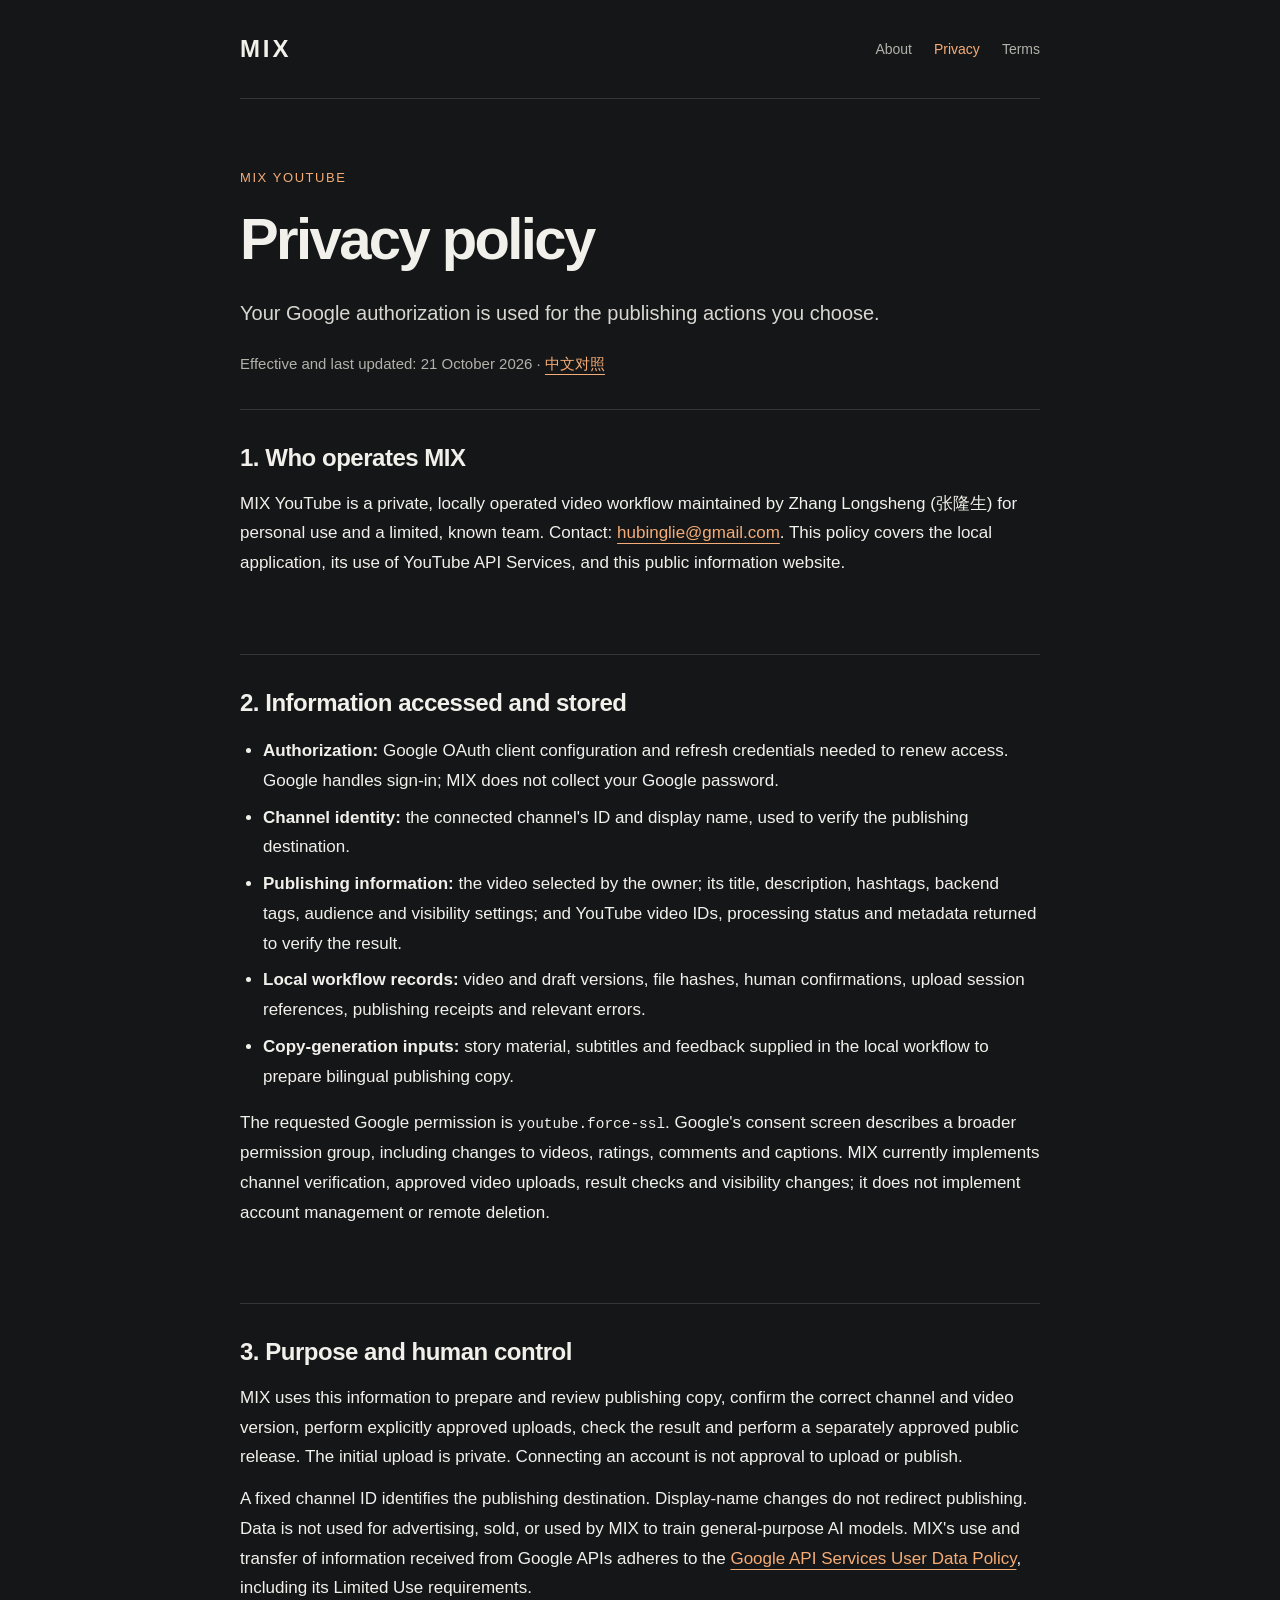
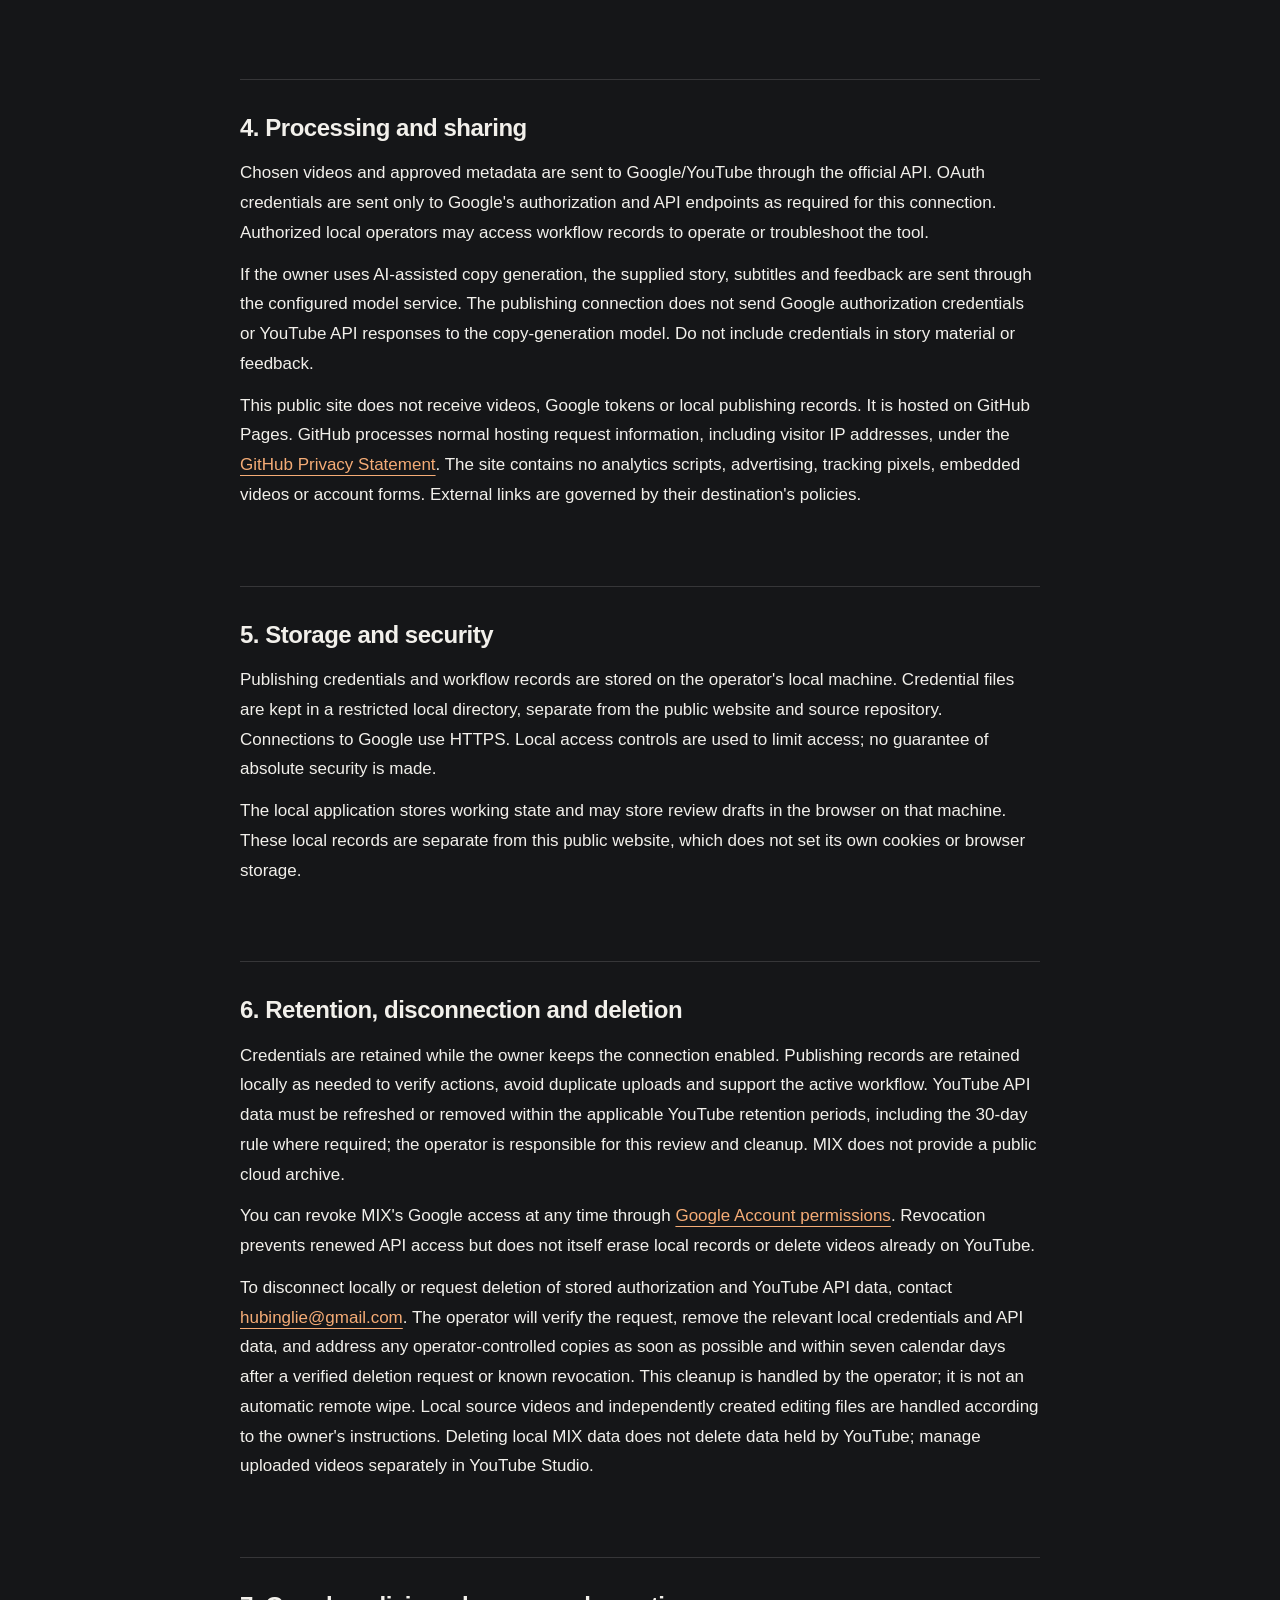
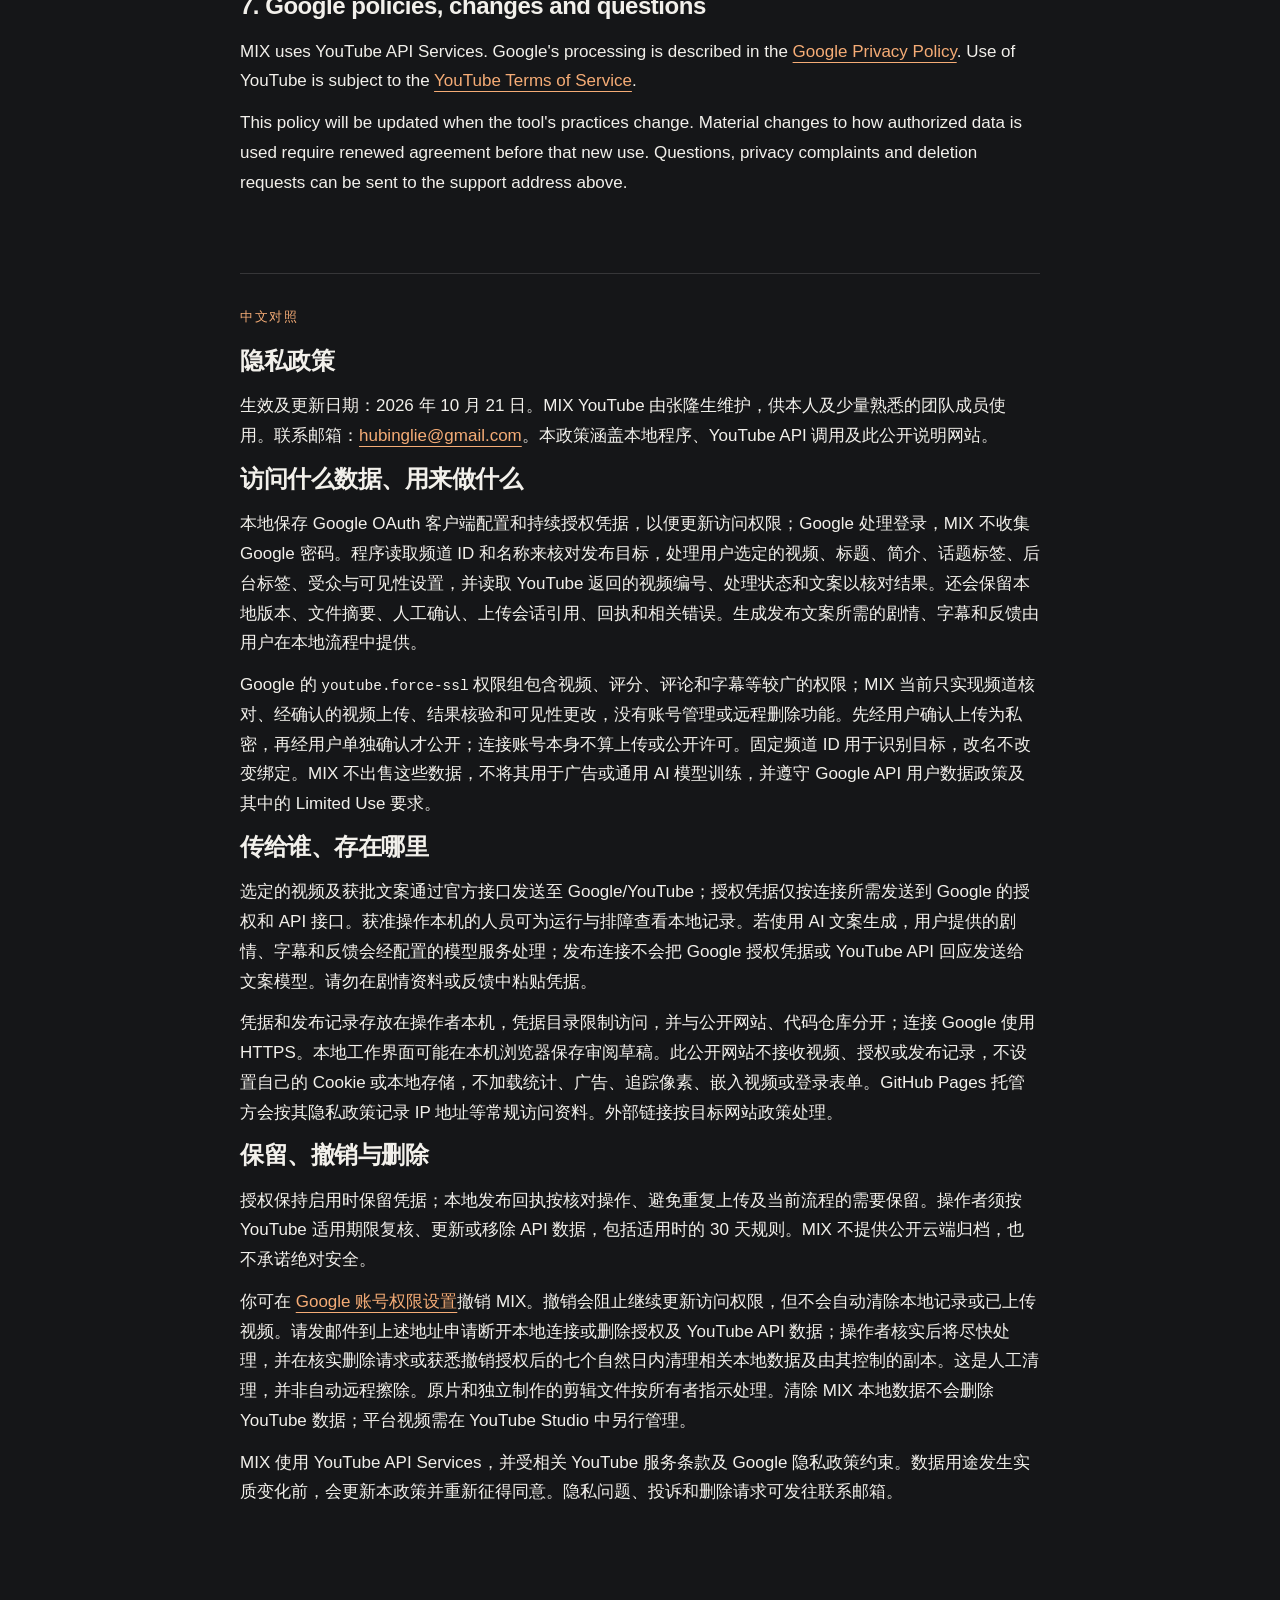
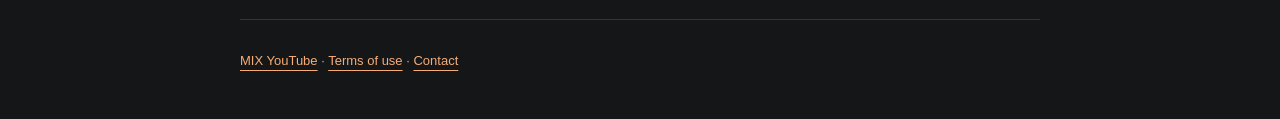
==== privacy.html @ 02cbbd02 "Publish MIX YouTube information, privacy policy and terms" ====
<!doctype html>
<html lang="en"><head><meta charset="utf-8"><meta name="viewport" content="width=device-width,initial-scale=1"><meta name="description" content="Privacy policy for MIX YouTube: Google authorization, local publishing data, user control, retention and deletion."><title>Privacy policy · MIX YouTube</title><link rel="stylesheet" href="site.css"></head>
<body><header><a class="brand" href="./" aria-label="MIX home">MIX</a><nav aria-label="Main navigation"><a href="./">About</a><a href="privacy.html" aria-current="page">Privacy</a><a href="terms.html">Terms</a></nav></header>
<main><p class="eyebrow">MIX YouTube</p><h1>Privacy policy</h1><p class="lead">Your Google authorization is used for the publishing actions you choose.</p><p class="meta">Effective and last updated: 21 October 2026 · <a href="#chinese">中文对照</a></p>
<section><h2>1. Who operates MIX</h2><p>MIX YouTube is a private, locally operated video workflow maintained by Zhang Longsheng (张隆生) for personal use and a limited, known team. Contact: <a href="mailto:hubinglie@gmail.com">hubinglie@gmail.com</a>. This policy covers the local application, its use of YouTube API Services, and this public information website.</p></section>
<section><h2>2. Information accessed and stored</h2><ul><li><strong>Authorization:</strong> Google OAuth client configuration and refresh credentials needed to renew access. Google handles sign-in; MIX does not collect your Google password.</li><li><strong>Channel identity:</strong> the connected channel's ID and display name, used to verify the publishing destination.</li><li><strong>Publishing information:</strong> the video selected by the owner; its title, description, hashtags, backend tags, audience and visibility settings; and YouTube video IDs, processing status and metadata returned to verify the result.</li><li><strong>Local workflow records:</strong> video and draft versions, file hashes, human confirmations, upload session references, publishing receipts and relevant errors.</li><li><strong>Copy-generation inputs:</strong> story material, subtitles and feedback supplied in the local workflow to prepare bilingual publishing copy.</li></ul><p>The requested Google permission is <code>youtube.force-ssl</code>. Google's consent screen describes a broader permission group, including changes to videos, ratings, comments and captions. MIX currently implements channel verification, approved video uploads, result checks and visibility changes; it does not implement account management or remote deletion.</p></section>
<section><h2>3. Purpose and human control</h2><p>MIX uses this information to prepare and review publishing copy, confirm the correct channel and video version, perform explicitly approved uploads, check the result and perform a separately approved public release. The initial upload is private. Connecting an account is not approval to upload or publish.</p><p>A fixed channel ID identifies the publishing destination. Display-name changes do not redirect publishing. Data is not used for advertising, sold, or used by MIX to train general-purpose AI models. MIX's use and transfer of information received from Google APIs adheres to the <a href="https://developers.google.com/terms/api-services-user-data-policy">Google API Services User Data Policy</a>, including its Limited Use requirements.</p></section>
<section><h2>4. Processing and sharing</h2><p>Chosen videos and approved metadata are sent to Google/YouTube through the official API. OAuth credentials are sent only to Google's authorization and API endpoints as required for this connection. Authorized local operators may access workflow records to operate or troubleshoot the tool.</p><p>If the owner uses AI-assisted copy generation, the supplied story, subtitles and feedback are sent through the configured model service. The publishing connection does not send Google authorization credentials or YouTube API responses to the copy-generation model. Do not include credentials in story material or feedback.</p><p>This public site does not receive videos, Google tokens or local publishing records. It is hosted on GitHub Pages. GitHub processes normal hosting request information, including visitor IP addresses, under the <a href="https://docs.github.com/en/site-policy/privacy-policies/github-general-privacy-statement">GitHub Privacy Statement</a>. The site contains no analytics scripts, advertising, tracking pixels, embedded videos or account forms. External links are governed by their destination's policies.</p></section>
<section><h2>5. Storage and security</h2><p>Publishing credentials and workflow records are stored on the operator's local machine. Credential files are kept in a restricted local directory, separate from the public website and source repository. Connections to Google use HTTPS. Local access controls are used to limit access; no guarantee of absolute security is made.</p><p>The local application stores working state and may store review drafts in the browser on that machine. These local records are separate from this public website, which does not set its own cookies or browser storage.</p></section>
<section><h2>6. Retention, disconnection and deletion</h2><p>Credentials are retained while the owner keeps the connection enabled. Publishing records are retained locally as needed to verify actions, avoid duplicate uploads and support the active workflow. YouTube API data must be refreshed or removed within the applicable YouTube retention periods, including the 30-day rule where required; the operator is responsible for this review and cleanup. MIX does not provide a public cloud archive.</p><p>You can revoke MIX's Google access at any time through <a href="https://security.google.com/settings/security/permissions">Google Account permissions</a>. Revocation prevents renewed API access but does not itself erase local records or delete videos already on YouTube.</p><p>To disconnect locally or request deletion of stored authorization and YouTube API data, contact <a href="mailto:hubinglie@gmail.com?subject=MIX%20data%20deletion%20request">hubinglie@gmail.com</a>. The operator will verify the request, remove the relevant local credentials and API data, and address any operator-controlled copies as soon as possible and within seven calendar days after a verified deletion request or known revocation. This cleanup is handled by the operator; it is not an automatic remote wipe. Local source videos and independently created editing files are handled according to the owner's instructions. Deleting local MIX data does not delete data held by YouTube; manage uploaded videos separately in YouTube Studio.</p></section>
<section><h2>7. Google policies, changes and questions</h2><p>MIX uses YouTube API Services. Google's processing is described in the <a href="https://policies.google.com/privacy">Google Privacy Policy</a>. Use of YouTube is subject to the <a href="https://www.youtube.com/t/terms">YouTube Terms of Service</a>.</p><p>This policy will be updated when the tool's practices change. Material changes to how authorized data is used require renewed agreement before that new use. Questions, privacy complaints and deletion requests can be sent to the support address above.</p></section>
<section id="chinese" lang="zh-CN"><p class="eyebrow">中文对照</p><h2>隐私政策</h2><p>生效及更新日期：2026 年 10 月 21 日。MIX YouTube 由张隆生维护，供本人及少量熟悉的团队成员使用。联系邮箱：<a href="mailto:hubinglie@gmail.com">hubinglie@gmail.com</a>。本政策涵盖本地程序、YouTube API 调用及此公开说明网站。</p><h2>访问什么数据、用来做什么</h2><p>本地保存 Google OAuth 客户端配置和持续授权凭据，以便更新访问权限；Google 处理登录，MIX 不收集 Google 密码。程序读取频道 ID 和名称来核对发布目标，处理用户选定的视频、标题、简介、话题标签、后台标签、受众与可见性设置，并读取 YouTube 返回的视频编号、处理状态和文案以核对结果。还会保留本地版本、文件摘要、人工确认、上传会话引用、回执和相关错误。生成发布文案所需的剧情、字幕和反馈由用户在本地流程中提供。</p><p>Google 的 <code>youtube.force-ssl</code> 权限组包含视频、评分、评论和字幕等较广的权限；MIX 当前只实现频道核对、经确认的视频上传、结果核验和可见性更改，没有账号管理或远程删除功能。先经用户确认上传为私密，再经用户单独确认才公开；连接账号本身不算上传或公开许可。固定频道 ID 用于识别目标，改名不改变绑定。MIX 不出售这些数据，不将其用于广告或通用 AI 模型训练，并遵守 Google API 用户数据政策及其中的 Limited Use 要求。</p><h2>传给谁、存在哪里</h2><p>选定的视频及获批文案通过官方接口发送至 Google/YouTube；授权凭据仅按连接所需发送到 Google 的授权和 API 接口。获准操作本机的人员可为运行与排障查看本地记录。若使用 AI 文案生成，用户提供的剧情、字幕和反馈会经配置的模型服务处理；发布连接不会把 Google 授权凭据或 YouTube API 回应发送给文案模型。请勿在剧情资料或反馈中粘贴凭据。</p><p>凭据和发布记录存放在操作者本机，凭据目录限制访问，并与公开网站、代码仓库分开；连接 Google 使用 HTTPS。本地工作界面可能在本机浏览器保存审阅草稿。此公开网站不接收视频、授权或发布记录，不设置自己的 Cookie 或本地存储，不加载统计、广告、追踪像素、嵌入视频或登录表单。GitHub Pages 托管方会按其隐私政策记录 IP 地址等常规访问资料。外部链接按目标网站政策处理。</p><h2>保留、撤销与删除</h2><p>授权保持启用时保留凭据；本地发布回执按核对操作、避免重复上传及当前流程的需要保留。操作者须按 YouTube 适用期限复核、更新或移除 API 数据，包括适用时的 30 天规则。MIX 不提供公开云端归档，也不承诺绝对安全。</p><p>你可在 <a href="https://security.google.com/settings/security/permissions">Google 账号权限设置</a>撤销 MIX。撤销会阻止继续更新访问权限，但不会自动清除本地记录或已上传视频。请发邮件到上述地址申请断开本地连接或删除授权及 YouTube API 数据；操作者核实后将尽快处理，并在核实删除请求或获悉撤销授权后的七个自然日内清理相关本地数据及由其控制的副本。这是人工清理，并非自动远程擦除。原片和独立制作的剪辑文件按所有者指示处理。清除 MIX 本地数据不会删除 YouTube 数据；平台视频需在 YouTube Studio 中另行管理。</p><p>MIX 使用 YouTube API Services，并受相关 YouTube 服务条款及 Google 隐私政策约束。数据用途发生实质变化前，会更新本政策并重新征得同意。隐私问题、投诉和删除请求可发往联系邮箱。</p></section>
</main><footer><p><a href="./">MIX YouTube</a> · <a href="terms.html">Terms of use</a> · <a href="mailto:hubinglie@gmail.com">Contact</a></p></footer></body></html>
---- site.css ----
:root{color-scheme:dark;--bg:#151618;--ink:#f2f0eb;--muted:#b2b1aa;--line:#363638;--accent:#f5ac76}*{box-sizing:border-box}html{scroll-behavior:smooth}body{margin:0;background:var(--bg);color:var(--ink);font:17px/1.75 -apple-system,BlinkMacSystemFont,"Segoe UI",sans-serif}header,main,footer{width:min(800px,calc(100% - 48px));margin:auto}header{display:flex;align-items:center;justify-content:space-between;gap:24px;padding:28px 0;border-bottom:1px solid var(--line)}.brand{color:var(--ink);font-weight:800;font-size:24px;letter-spacing:.12em;text-decoration:none}nav{display:flex;gap:22px;flex-wrap:wrap;font-size:14px}a{color:var(--accent);text-underline-offset:5px}a:hover{color:var(--ink)}a:focus-visible,summary:focus-visible{outline:2px solid var(--accent);outline-offset:5px}nav a{color:var(--muted);text-decoration:none}nav a[aria-current=page]{color:var(--accent)}main{padding:68px 0}.eyebrow{margin:0 0 16px;color:var(--accent);font-size:13px;letter-spacing:.12em;text-transform:uppercase}h1{font-size:clamp(34px,6vw,58px);line-height:1.14;letter-spacing:-.045em;max-width:750px;margin:0 0 24px}h2{font-size:24px;line-height:1.35;margin:0 0 14px;letter-spacing:-.02em}p{margin:12px 0}.lead{font-size:20px;color:#d8d7d1;max-width:680px}.meta,.zh{color:var(--muted);font-size:15px}.meta{margin:20px 0 0}section{padding:32px 0;border-top:1px solid var(--line);margin-top:32px}.intro{margin-bottom:52px}.steps{padding-left:23px}.steps li{padding:7px 0}details{padding:24px 0;border-top:1px solid var(--line);margin-top:24px}summary{cursor:pointer;color:var(--accent);font-size:16px}details h2{font-size:21px;margin-top:28px}.note{border-left:2px solid var(--accent);padding-left:20px;margin:28px 0}.links{display:flex;gap:24px;flex-wrap:wrap;margin:30px 0}footer{border-top:1px solid var(--line);padding:24px 0 40px;color:var(--muted);font-size:13px}footer p{margin:6px 0}code{font-size:.85em;overflow-wrap:anywhere}ul{padding-left:23px}li+li{margin-top:7px}@media(max-width:560px){body{font-size:16px}header,main,footer{width:calc(100% - 36px)}header{align-items:flex-start;gap:18px}nav{gap:12px;font-size:13px;justify-content:flex-end}main{padding:44px 0}h1{font-size:38px}.lead{font-size:18px}section{padding:26px 0;margin-top:26px}}@media(prefers-reduced-motion:reduce){html{scroll-behavior:auto}}
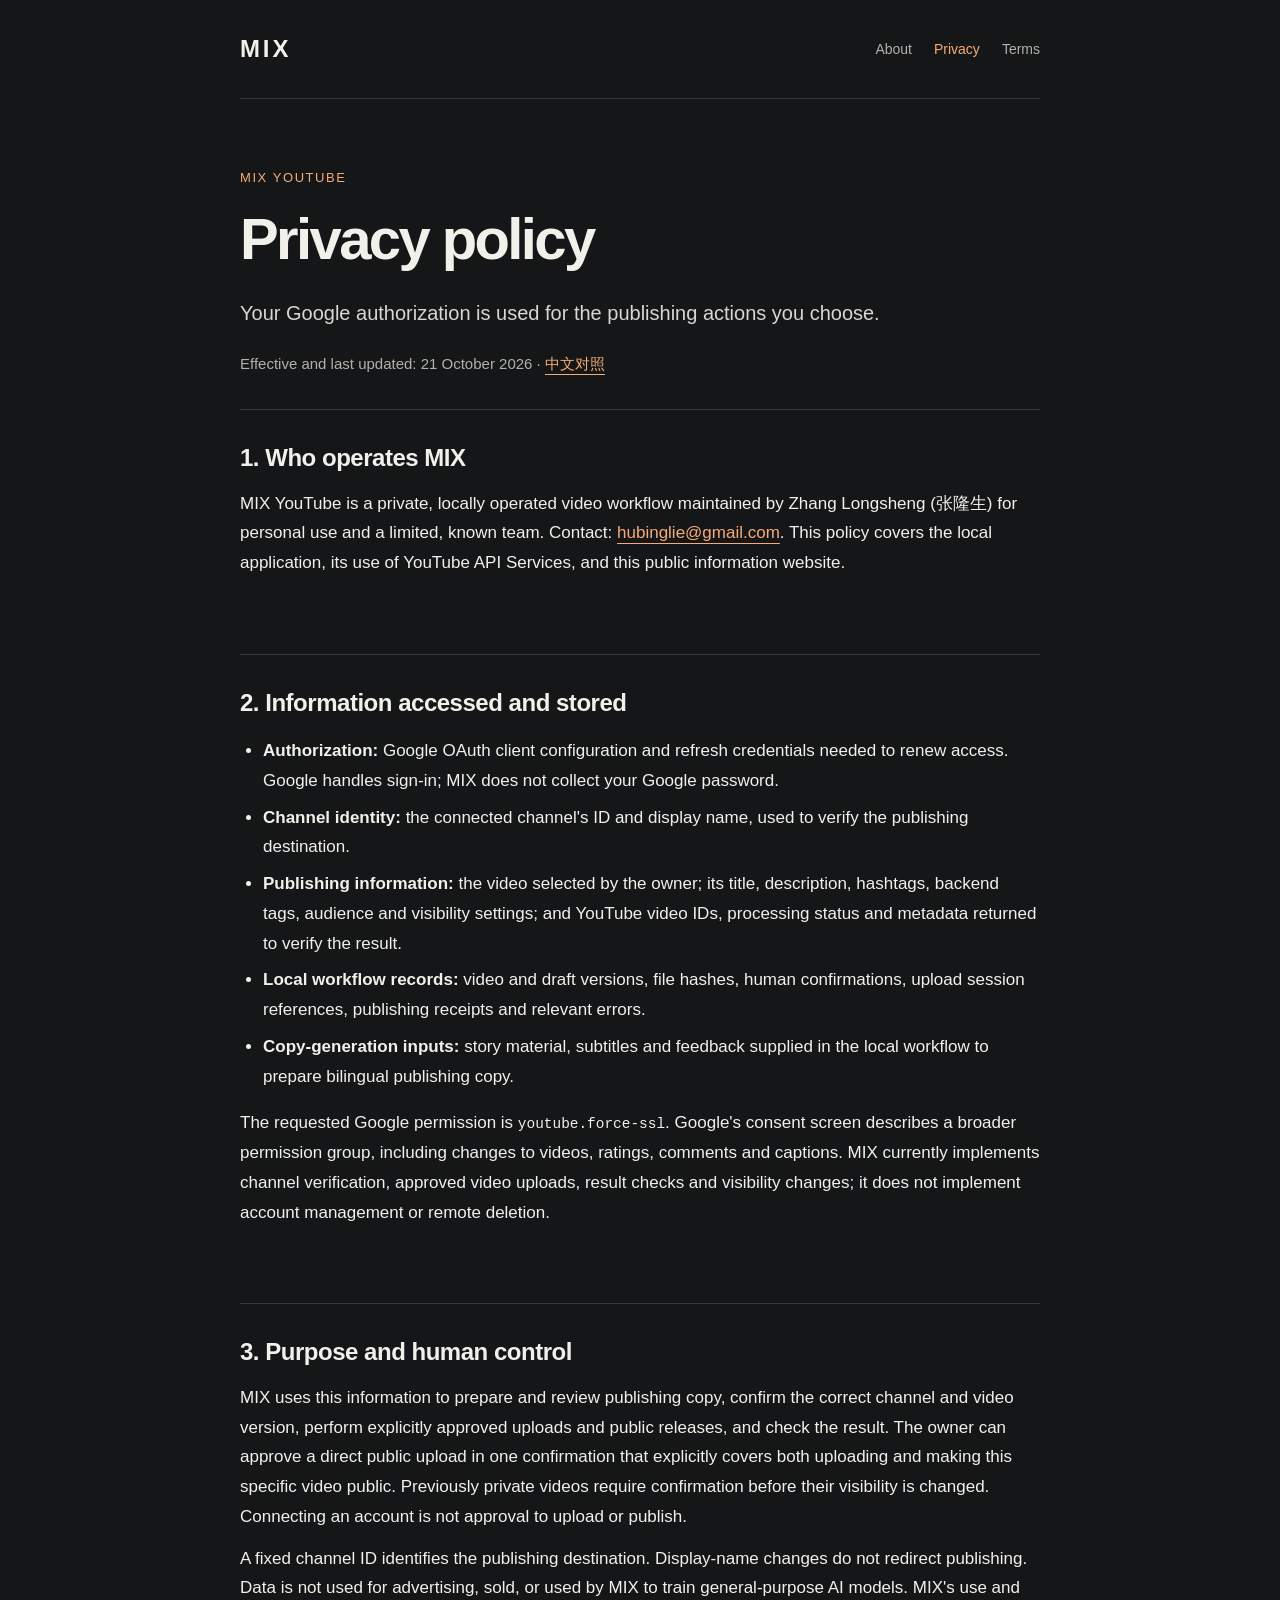
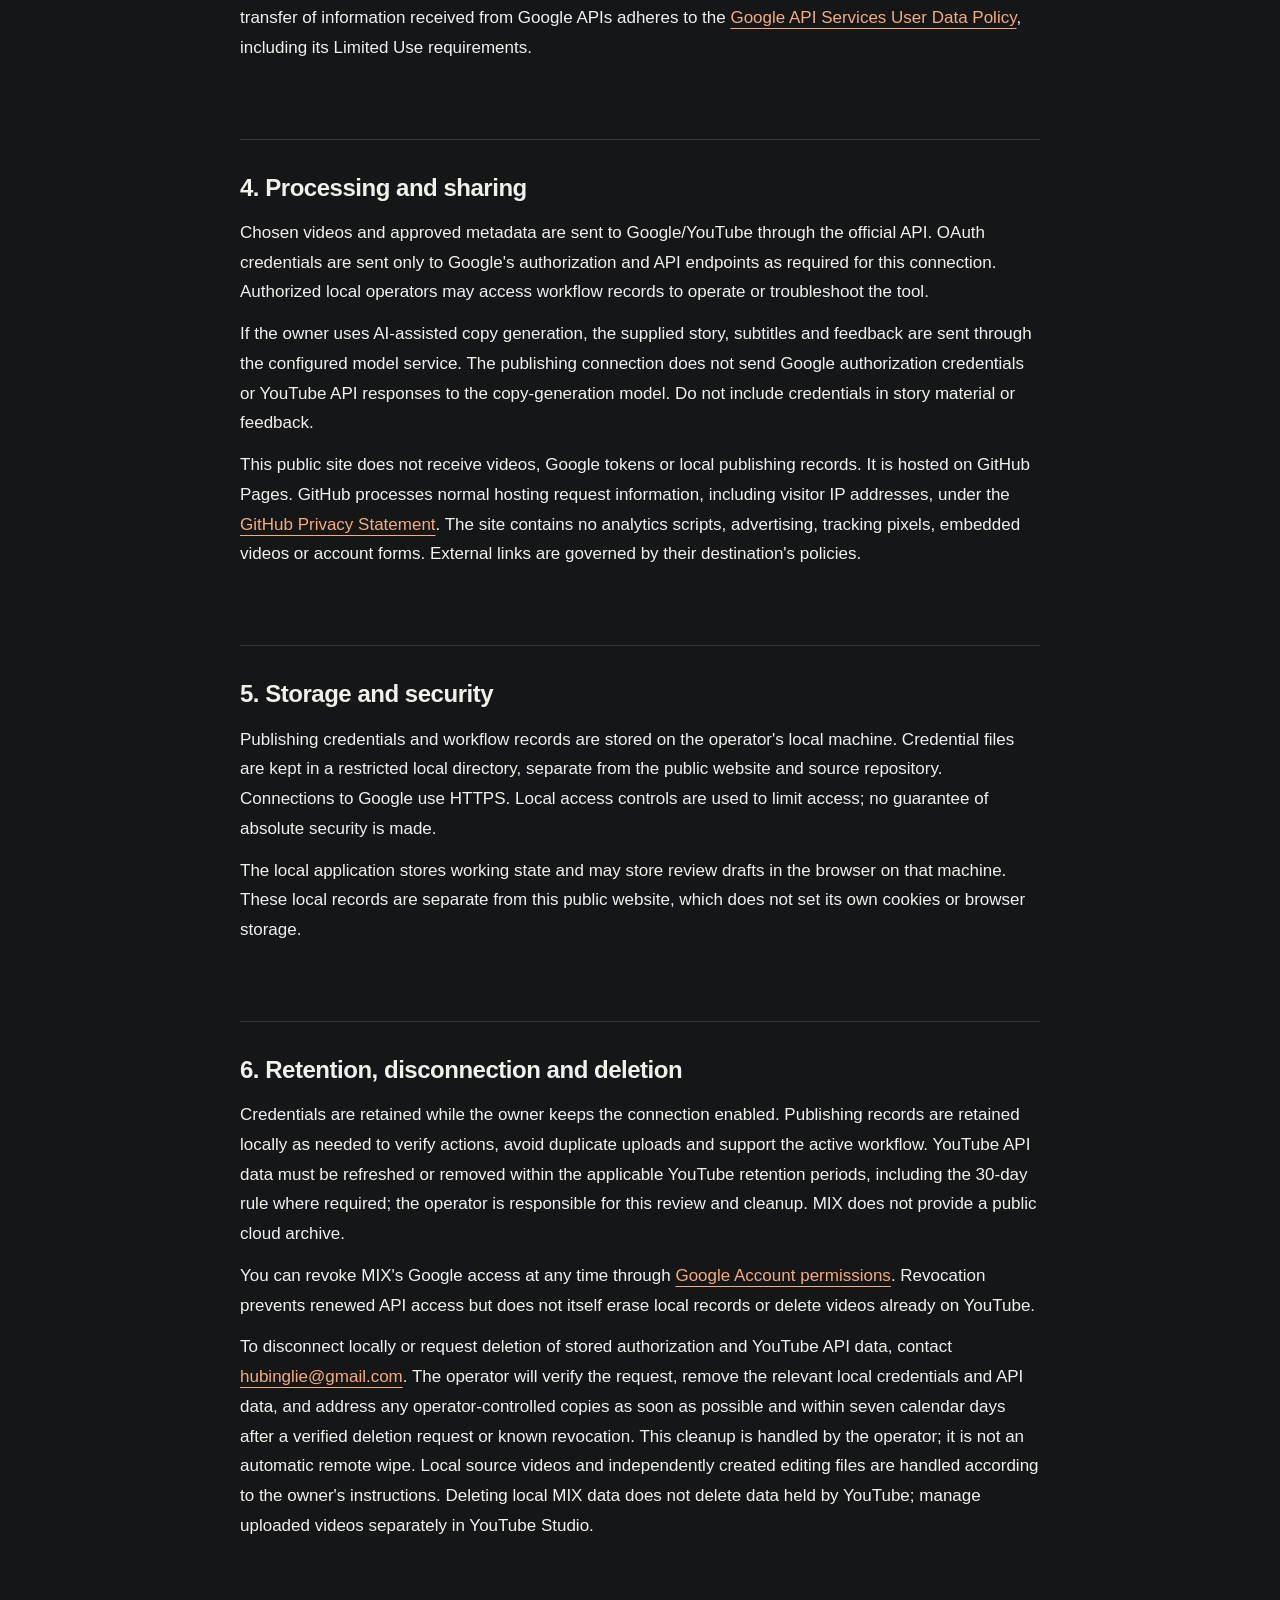
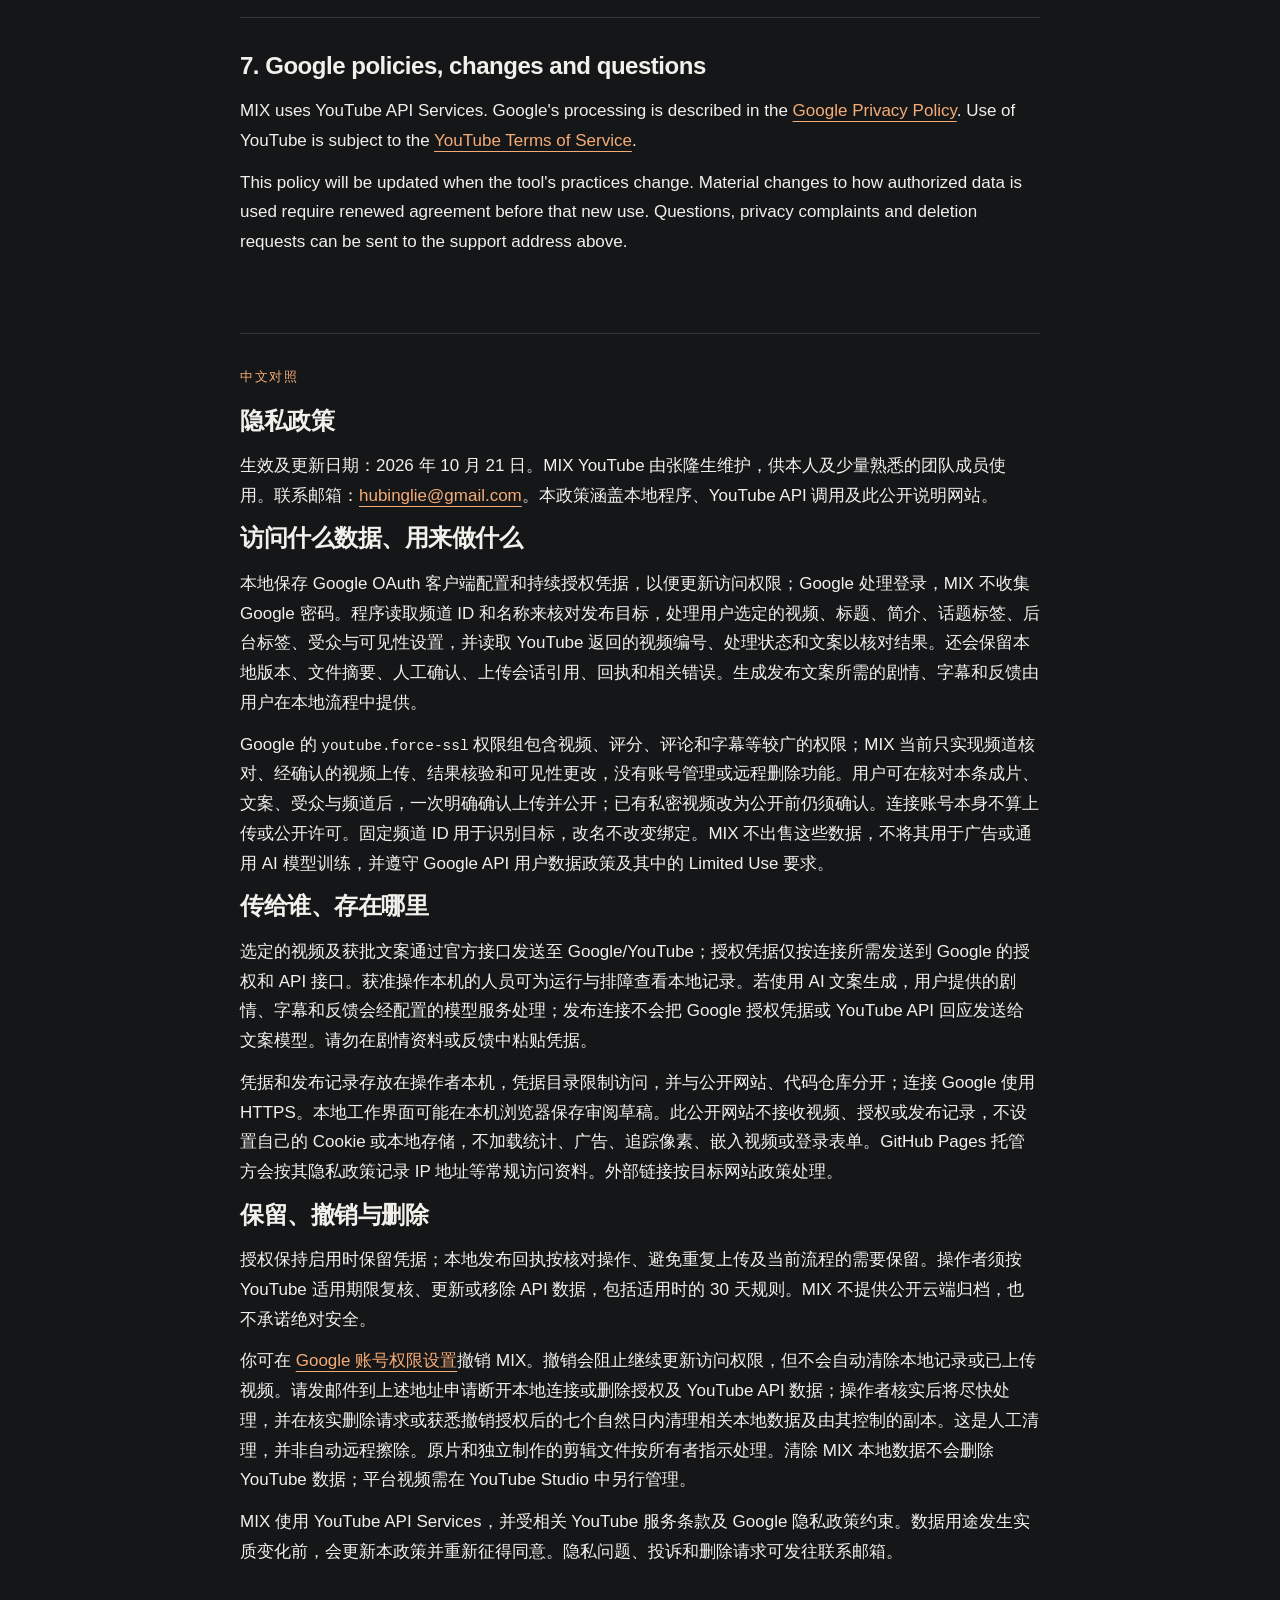
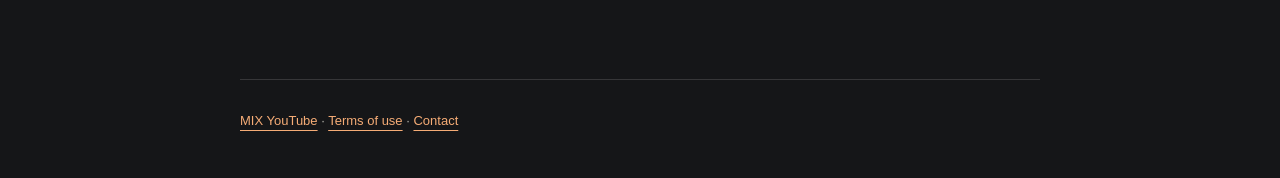
==== commit 3e387c90: "Describe explicit approval for direct public video uploads" ====
--- a/privacy.html
+++ b/privacy.html
@@ -4,10 +4,10 @@
 <main><p class="eyebrow">MIX YouTube</p><h1>Privacy policy</h1><p class="lead">Your Google authorization is used for the publishing actions you choose.</p><p class="meta">Effective and last updated: 21 October 2026 · <a href="#chinese">中文对照</a></p>
 <section><h2>1. Who operates MIX</h2><p>MIX YouTube is a private, locally operated video workflow maintained by Zhang Longsheng (张隆生) for personal use and a limited, known team. Contact: <a href="mailto:hubinglie@gmail.com">hubinglie@gmail.com</a>. This policy covers the local application, its use of YouTube API Services, and this public information website.</p></section>
 <section><h2>2. Information accessed and stored</h2><ul><li><strong>Authorization:</strong> Google OAuth client configuration and refresh credentials needed to renew access. Google handles sign-in; MIX does not collect your Google password.</li><li><strong>Channel identity:</strong> the connected channel's ID and display name, used to verify the publishing destination.</li><li><strong>Publishing information:</strong> the video selected by the owner; its title, description, hashtags, backend tags, audience and visibility settings; and YouTube video IDs, processing status and metadata returned to verify the result.</li><li><strong>Local workflow records:</strong> video and draft versions, file hashes, human confirmations, upload session references, publishing receipts and relevant errors.</li><li><strong>Copy-generation inputs:</strong> story material, subtitles and feedback supplied in the local workflow to prepare bilingual publishing copy.</li></ul><p>The requested Google permission is <code>youtube.force-ssl</code>. Google's consent screen describes a broader permission group, including changes to videos, ratings, comments and captions. MIX currently implements channel verification, approved video uploads, result checks and visibility changes; it does not implement account management or remote deletion.</p></section>
-<section><h2>3. Purpose and human control</h2><p>MIX uses this information to prepare and review publishing copy, confirm the correct channel and video version, perform explicitly approved uploads, check the result and perform a separately approved public release. The initial upload is private. Connecting an account is not approval to upload or publish.</p><p>A fixed channel ID identifies the publishing destination. Display-name changes do not redirect publishing. Data is not used for advertising, sold, or used by MIX to train general-purpose AI models. MIX's use and transfer of information received from Google APIs adheres to the <a href="https://developers.google.com/terms/api-services-user-data-policy">Google API Services User Data Policy</a>, including its Limited Use requirements.</p></section>
+<section><h2>3. Purpose and human control</h2><p>MIX uses this information to prepare and review publishing copy, confirm the correct channel and video version, perform explicitly approved uploads and public releases, and check the result. The owner can approve a direct public upload in one confirmation that explicitly covers both uploading and making this specific video public. Previously private videos require confirmation before their visibility is changed. Connecting an account is not approval to upload or publish.</p><p>A fixed channel ID identifies the publishing destination. Display-name changes do not redirect publishing. Data is not used for advertising, sold, or used by MIX to train general-purpose AI models. MIX's use and transfer of information received from Google APIs adheres to the <a href="https://developers.google.com/terms/api-services-user-data-policy">Google API Services User Data Policy</a>, including its Limited Use requirements.</p></section>
 <section><h2>4. Processing and sharing</h2><p>Chosen videos and approved metadata are sent to Google/YouTube through the official API. OAuth credentials are sent only to Google's authorization and API endpoints as required for this connection. Authorized local operators may access workflow records to operate or troubleshoot the tool.</p><p>If the owner uses AI-assisted copy generation, the supplied story, subtitles and feedback are sent through the configured model service. The publishing connection does not send Google authorization credentials or YouTube API responses to the copy-generation model. Do not include credentials in story material or feedback.</p><p>This public site does not receive videos, Google tokens or local publishing records. It is hosted on GitHub Pages. GitHub processes normal hosting request information, including visitor IP addresses, under the <a href="https://docs.github.com/en/site-policy/privacy-policies/github-general-privacy-statement">GitHub Privacy Statement</a>. The site contains no analytics scripts, advertising, tracking pixels, embedded videos or account forms. External links are governed by their destination's policies.</p></section>
 <section><h2>5. Storage and security</h2><p>Publishing credentials and workflow records are stored on the operator's local machine. Credential files are kept in a restricted local directory, separate from the public website and source repository. Connections to Google use HTTPS. Local access controls are used to limit access; no guarantee of absolute security is made.</p><p>The local application stores working state and may store review drafts in the browser on that machine. These local records are separate from this public website, which does not set its own cookies or browser storage.</p></section>
 <section><h2>6. Retention, disconnection and deletion</h2><p>Credentials are retained while the owner keeps the connection enabled. Publishing records are retained locally as needed to verify actions, avoid duplicate uploads and support the active workflow. YouTube API data must be refreshed or removed within the applicable YouTube retention periods, including the 30-day rule where required; the operator is responsible for this review and cleanup. MIX does not provide a public cloud archive.</p><p>You can revoke MIX's Google access at any time through <a href="https://security.google.com/settings/security/permissions">Google Account permissions</a>. Revocation prevents renewed API access but does not itself erase local records or delete videos already on YouTube.</p><p>To disconnect locally or request deletion of stored authorization and YouTube API data, contact <a href="mailto:hubinglie@gmail.com?subject=MIX%20data%20deletion%20request">hubinglie@gmail.com</a>. The operator will verify the request, remove the relevant local credentials and API data, and address any operator-controlled copies as soon as possible and within seven calendar days after a verified deletion request or known revocation. This cleanup is handled by the operator; it is not an automatic remote wipe. Local source videos and independently created editing files are handled according to the owner's instructions. Deleting local MIX data does not delete data held by YouTube; manage uploaded videos separately in YouTube Studio.</p></section>
 <section><h2>7. Google policies, changes and questions</h2><p>MIX uses YouTube API Services. Google's processing is described in the <a href="https://policies.google.com/privacy">Google Privacy Policy</a>. Use of YouTube is subject to the <a href="https://www.youtube.com/t/terms">YouTube Terms of Service</a>.</p><p>This policy will be updated when the tool's practices change. Material changes to how authorized data is used require renewed agreement before that new use. Questions, privacy complaints and deletion requests can be sent to the support address above.</p></section>
-<section id="chinese" lang="zh-CN"><p class="eyebrow">中文对照</p><h2>隐私政策</h2><p>生效及更新日期：2026 年 10 月 21 日。MIX YouTube 由张隆生维护，供本人及少量熟悉的团队成员使用。联系邮箱：<a href="mailto:hubinglie@gmail.com">hubinglie@gmail.com</a>。本政策涵盖本地程序、YouTube API 调用及此公开说明网站。</p><h2>访问什么数据、用来做什么</h2><p>本地保存 Google OAuth 客户端配置和持续授权凭据，以便更新访问权限；Google 处理登录，MIX 不收集 Google 密码。程序读取频道 ID 和名称来核对发布目标，处理用户选定的视频、标题、简介、话题标签、后台标签、受众与可见性设置，并读取 YouTube 返回的视频编号、处理状态和文案以核对结果。还会保留本地版本、文件摘要、人工确认、上传会话引用、回执和相关错误。生成发布文案所需的剧情、字幕和反馈由用户在本地流程中提供。</p><p>Google 的 <code>youtube.force-ssl</code> 权限组包含视频、评分、评论和字幕等较广的权限；MIX 当前只实现频道核对、经确认的视频上传、结果核验和可见性更改，没有账号管理或远程删除功能。先经用户确认上传为私密，再经用户单独确认才公开；连接账号本身不算上传或公开许可。固定频道 ID 用于识别目标，改名不改变绑定。MIX 不出售这些数据，不将其用于广告或通用 AI 模型训练，并遵守 Google API 用户数据政策及其中的 Limited Use 要求。</p><h2>传给谁、存在哪里</h2><p>选定的视频及获批文案通过官方接口发送至 Google/YouTube；授权凭据仅按连接所需发送到 Google 的授权和 API 接口。获准操作本机的人员可为运行与排障查看本地记录。若使用 AI 文案生成，用户提供的剧情、字幕和反馈会经配置的模型服务处理；发布连接不会把 Google 授权凭据或 YouTube API 回应发送给文案模型。请勿在剧情资料或反馈中粘贴凭据。</p><p>凭据和发布记录存放在操作者本机，凭据目录限制访问，并与公开网站、代码仓库分开；连接 Google 使用 HTTPS。本地工作界面可能在本机浏览器保存审阅草稿。此公开网站不接收视频、授权或发布记录，不设置自己的 Cookie 或本地存储，不加载统计、广告、追踪像素、嵌入视频或登录表单。GitHub Pages 托管方会按其隐私政策记录 IP 地址等常规访问资料。外部链接按目标网站政策处理。</p><h2>保留、撤销与删除</h2><p>授权保持启用时保留凭据；本地发布回执按核对操作、避免重复上传及当前流程的需要保留。操作者须按 YouTube 适用期限复核、更新或移除 API 数据，包括适用时的 30 天规则。MIX 不提供公开云端归档，也不承诺绝对安全。</p><p>你可在 <a href="https://security.google.com/settings/security/permissions">Google 账号权限设置</a>撤销 MIX。撤销会阻止继续更新访问权限，但不会自动清除本地记录或已上传视频。请发邮件到上述地址申请断开本地连接或删除授权及 YouTube API 数据；操作者核实后将尽快处理，并在核实删除请求或获悉撤销授权后的七个自然日内清理相关本地数据及由其控制的副本。这是人工清理，并非自动远程擦除。原片和独立制作的剪辑文件按所有者指示处理。清除 MIX 本地数据不会删除 YouTube 数据；平台视频需在 YouTube Studio 中另行管理。</p><p>MIX 使用 YouTube API Services，并受相关 YouTube 服务条款及 Google 隐私政策约束。数据用途发生实质变化前，会更新本政策并重新征得同意。隐私问题、投诉和删除请求可发往联系邮箱。</p></section>
+<section id="chinese" lang="zh-CN"><p class="eyebrow">中文对照</p><h2>隐私政策</h2><p>生效及更新日期：2026 年 10 月 21 日。MIX YouTube 由张隆生维护，供本人及少量熟悉的团队成员使用。联系邮箱：<a href="mailto:hubinglie@gmail.com">hubinglie@gmail.com</a>。本政策涵盖本地程序、YouTube API 调用及此公开说明网站。</p><h2>访问什么数据、用来做什么</h2><p>本地保存 Google OAuth 客户端配置和持续授权凭据，以便更新访问权限；Google 处理登录，MIX 不收集 Google 密码。程序读取频道 ID 和名称来核对发布目标，处理用户选定的视频、标题、简介、话题标签、后台标签、受众与可见性设置，并读取 YouTube 返回的视频编号、处理状态和文案以核对结果。还会保留本地版本、文件摘要、人工确认、上传会话引用、回执和相关错误。生成发布文案所需的剧情、字幕和反馈由用户在本地流程中提供。</p><p>Google 的 <code>youtube.force-ssl</code> 权限组包含视频、评分、评论和字幕等较广的权限；MIX 当前只实现频道核对、经确认的视频上传、结果核验和可见性更改，没有账号管理或远程删除功能。用户可在核对本条成片、文案、受众与频道后，一次明确确认上传并公开；已有私密视频改为公开前仍须确认。连接账号本身不算上传或公开许可。固定频道 ID 用于识别目标，改名不改变绑定。MIX 不出售这些数据，不将其用于广告或通用 AI 模型训练，并遵守 Google API 用户数据政策及其中的 Limited Use 要求。</p><h2>传给谁、存在哪里</h2><p>选定的视频及获批文案通过官方接口发送至 Google/YouTube；授权凭据仅按连接所需发送到 Google 的授权和 API 接口。获准操作本机的人员可为运行与排障查看本地记录。若使用 AI 文案生成，用户提供的剧情、字幕和反馈会经配置的模型服务处理；发布连接不会把 Google 授权凭据或 YouTube API 回应发送给文案模型。请勿在剧情资料或反馈中粘贴凭据。</p><p>凭据和发布记录存放在操作者本机，凭据目录限制访问，并与公开网站、代码仓库分开；连接 Google 使用 HTTPS。本地工作界面可能在本机浏览器保存审阅草稿。此公开网站不接收视频、授权或发布记录，不设置自己的 Cookie 或本地存储，不加载统计、广告、追踪像素、嵌入视频或登录表单。GitHub Pages 托管方会按其隐私政策记录 IP 地址等常规访问资料。外部链接按目标网站政策处理。</p><h2>保留、撤销与删除</h2><p>授权保持启用时保留凭据；本地发布回执按核对操作、避免重复上传及当前流程的需要保留。操作者须按 YouTube 适用期限复核、更新或移除 API 数据，包括适用时的 30 天规则。MIX 不提供公开云端归档，也不承诺绝对安全。</p><p>你可在 <a href="https://security.google.com/settings/security/permissions">Google 账号权限设置</a>撤销 MIX。撤销会阻止继续更新访问权限，但不会自动清除本地记录或已上传视频。请发邮件到上述地址申请断开本地连接或删除授权及 YouTube API 数据；操作者核实后将尽快处理，并在核实删除请求或获悉撤销授权后的七个自然日内清理相关本地数据及由其控制的副本。这是人工清理，并非自动远程擦除。原片和独立制作的剪辑文件按所有者指示处理。清除 MIX 本地数据不会删除 YouTube 数据；平台视频需在 YouTube Studio 中另行管理。</p><p>MIX 使用 YouTube API Services，并受相关 YouTube 服务条款及 Google 隐私政策约束。数据用途发生实质变化前，会更新本政策并重新征得同意。隐私问题、投诉和删除请求可发往联系邮箱。</p></section>
 </main><footer><p><a href="./">MIX YouTube</a> · <a href="terms.html">Terms of use</a> · <a href="mailto:hubinglie@gmail.com">Contact</a></p></footer></body></html>
